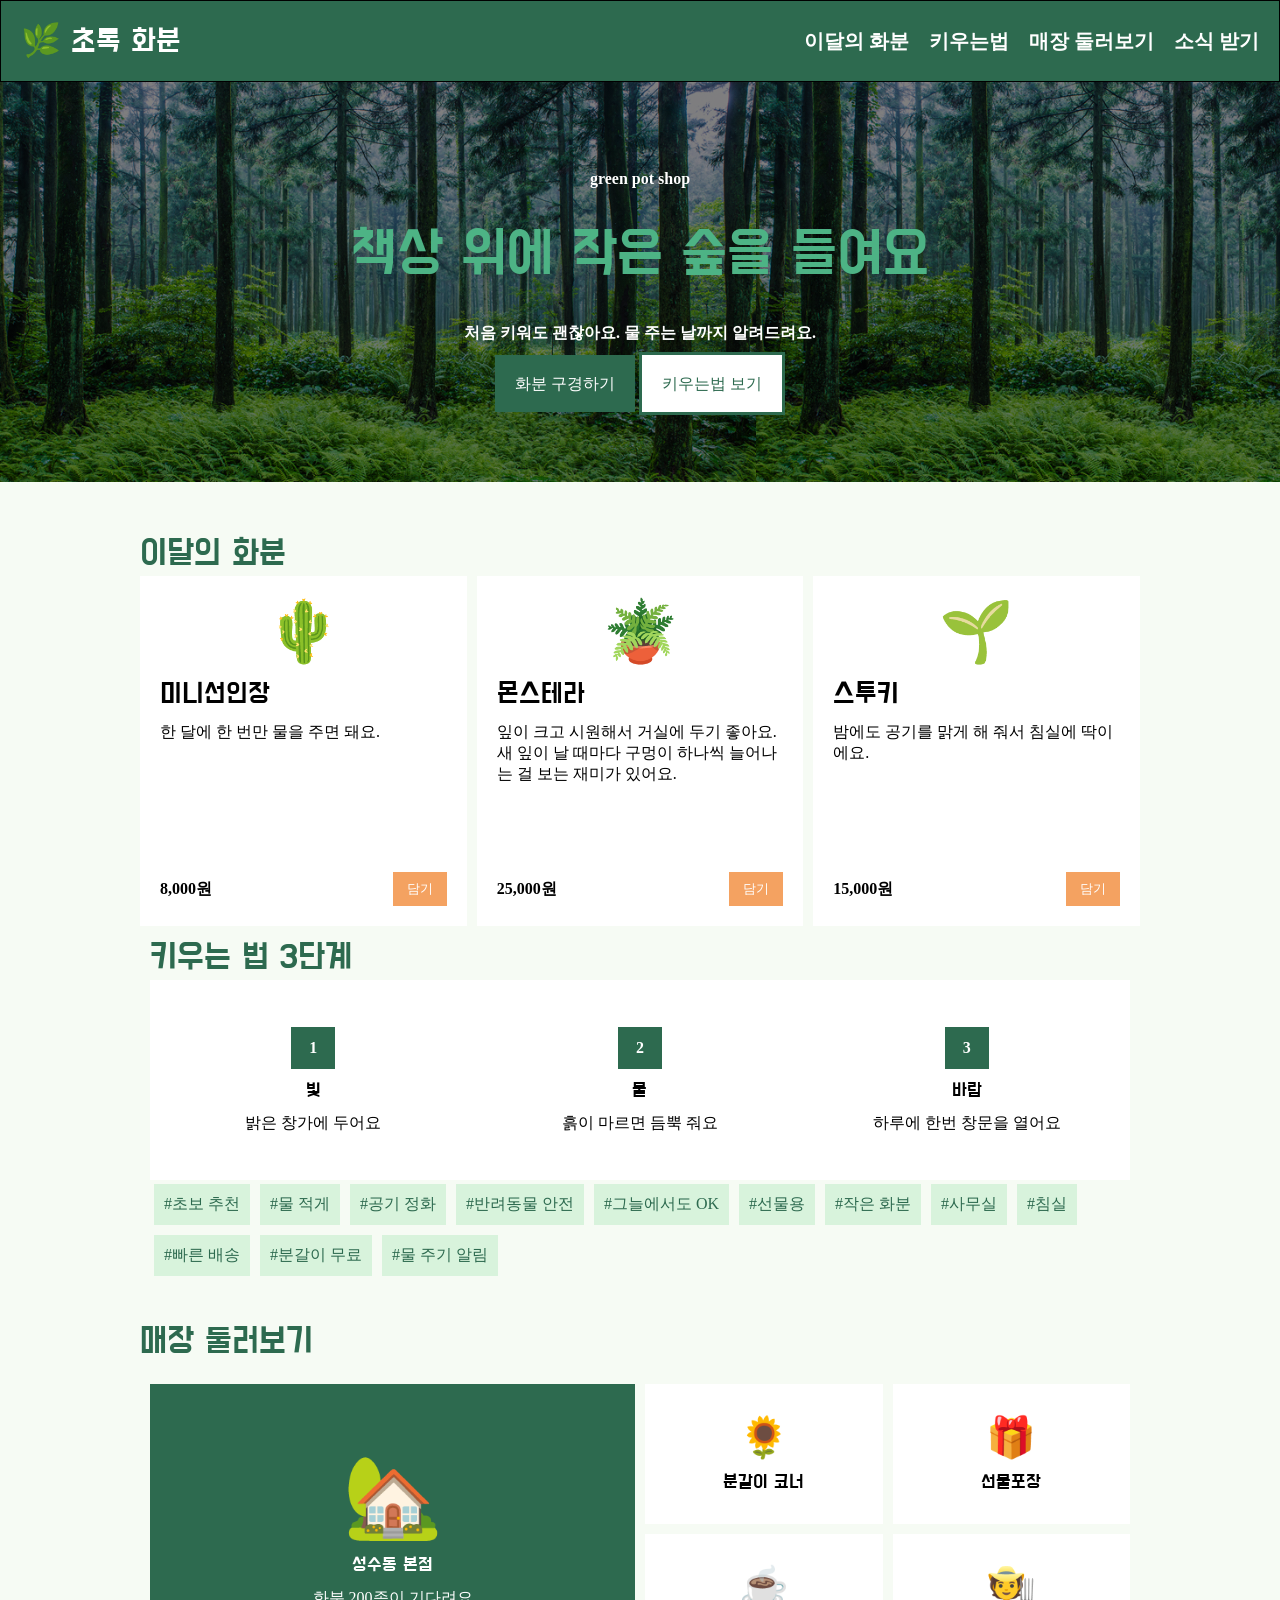
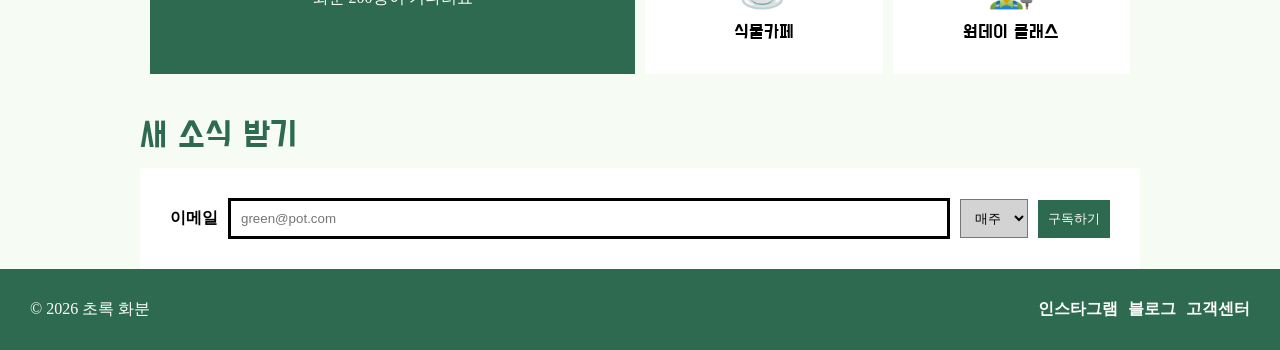
==== flex-plant/index.html @ 3d18c111 "fix: submodules and nested repo structure" ====
<!DOCTYPE html>
<html lang="en">

<head>
  <meta charset="UTF-8">
  <meta name="viewport" content="width=device-width, initial-scale=1.0">
  <link href="https://fonts.googleapis.com/css2?family=Do+Hyeon&amp;family=Noto+Sans+KR:wght@400;700&amp;display=swap" rel="stylesheet">
  <title>Document</title>
  <link rel="stylesheet" href="./css/style.css">
</head>

<body>
  <header>
    <h1 class="logo">🌿 초록 화분</h1>
    <nav>
      <ul class="menu">
        <li><a href="#">이달의 화분</a></li>
        <li><a href="#">키우는법</a></li>
        <li><a href="#">매장 둘러보기</a></li>
        <li><a href="#">소식 받기</a></li>
      </ul>
    </nav>
  </header>
  <main>
    <section class="hero">
      <p class="sub">green pot shop</p>
      <h2>책상 위에 작은 숲을 들여요</h2>
      <p>처음 키워도 괜찮아요. 물 주는 날까지 알려드려요.</p>
      <div class="btn-wrap">
        <a href="#" class="btn">화분 구경하기</a>
        <a href="#" class="btn-line">키우는법 보기</a>
      </div>
    </section>
    <section id="plants">
      <h2>이달의 화분</h2>
      <div class="cards">
        <article class="card">
          <p class="icon">🌵</p>
          <h3>미니선인장</h3>
          <p class=>한 달에 한 번만 물을 주면 돼요.</p>
          <p class="price">
            <strong>8,000원</strong>
            <button>담기</button>
          </p>
        </article>
        <article class="card">
          <p class="icon">🪴</p>
          <h3>몬스테라</h3>
          <p>잎이 크고 시원해서 거실에 두기 좋아요. 새 잎이 날 때마다 구멍이 하나씩 늘어나는 걸 보는 재미가 있어요.</p>
          <p class="price">
            <strong>25,000원</strong>
            <button>담기</button>
          </p>
        </article>
        <article class="card">
          <p class="icon">🌱</p>
          <h3>스투키</h3>
          <p>밤에도 공기를 맑게 해 줘서 침실에 딱이에요.</p>
          <p class="price">
            <strong>15,000원</strong>
            <button>담기</button>
          </p>
        </article>
      </div>
    </section>
    <section id="care">
      <h2>키우는 법 3단계</h2>
      <ol class="step">
        <li>
          <span class="num">1</span>
          <h3>빛</h3>
          <p>밝은 창가에 두어요</p>
        </li>
        <li>
          <span class="num">2</span>
          <h3>물</h3>
          <p>흙이 마르면 듬뿍 줘요</p>
        </li>
        <li>
          <span class="num">3</span>
          <h3>바람</h3>
          <p>하루에 한번 창문을 열어요</p>
        </li>
      </ol>
      <ul class="tags">
        <li>#초보 추천</li>
        <li>#물 적게</li>
        <li>#공기 정화</li>
        <li>#반려동물 안전</li>
        <li>#그늘에서도 OK</li>
        <li>#선물용</li>
        <li>#작은 화분</li>
        <li>#사무실</li>
        <li>#침실</li>
        <li>#빠른 배송</li>
        <li>#분갈이 무료</li>
        <li>#물 주기 알림</li>
      </ul>
    </section>
    <section id="shop">
      <h2>매장 둘러보기</h2>
      <ul class="gallery">
        <li>
          <p class="emoji">
            🏡
          </p>
          <h3>성수동 본점</h3>
          <p>화분 200종이 기다려요</p>
        </li>
        <li>
          <p class="emoji">
            🌻
          </p>
          <h3>분갈이 코너</h3>
        </li>
        <li>
          <p class="emoji">
            🎁
          </p>
          <h3>선물포장</h3>
        </li>
        <li>
          <p class="emoji">
            ☕
          </p>
          <h3>식물카페</h3>
        </li>
        <li>
          <p class="emoji">
            🧑‍🌾
          </p>
          <h3>원데이 클래스</h3>
        </li>
      </ul>
    </section>
    <section id="news">
      <h2>새 소식 받기</h2>
      <form>
        <label for="email">이메일</label>
        <input type="email" name="email" id="email" placeholder="green@pot.com">
        <select name="">
          <option value="weeks">매주</option>
          <option value="monthly">매달</option>
        </select>
        <button type="submit">구독하기</button>
      </form>
    </section>
  </main>
  <footer>
    <p>© 2026 초록 화분</p>
    <ul class="sns">
      <li><a href="#">인스타그램</a></li>
      <li><a href="#">블로그</a></li>
      <li><a href="#">고객센터</a></li>
    </ul>
  </footer>
</body>

</html>
---- flex-plant/css/style.css ----
* {
  margin: 0px;
  padding: 0px;
  box-sizing: border-box;
}

h1,
h2,
h3 {
  font-family: "Do Hyeon", sans-serif;
  font-weight: normal;
}

main {
  background-color: #F6FBF4;
}

#plants,
#care,
#shop,
#news {
  max-width: 1000px;
  margin: auto;
}

a {
  text-decoration: none;
}

ul,
ol {
  list-style: none;
}

header {
  border: 1px solid black;
  background-color: #2D6A4F;
  display: flex;
  align-items: center;
  justify-content: space-between;
  padding: 20px;
}

header .logo {
  color: white;
}

.menu {
  display: flex;
  gap: 20px;
}

.menu li a {
  color: white;
  font-size: 20px;
  font-weight: bold;
}

.hero {
  margin: auto;
  display: flex;
  flex-direction: column;
  align-items: center;
  justify-content: center;
  height: 400px;
  gap: 30px;
  background-image:
    linear-gradient(rgba(0, 0, 0, 0.5), rgba(0, 0, 0, 0.5)),
    url("/flex-plant/img/forest.jpg");
  background-size: contain;
  margin-bottom: 50px;
}

.hero h2 {
  font-size: 60px;
  color: #4db385;
}

.hero p {
  color: white;
  font-weight: bold;
}

.sub {
  color: green;
}

.btn {
  background-color: #2D6A4F;
  padding: 20px;
  color: white;
}

.btn-line {
  background-color: #fff;
  border: 3px solid #2D6A4F;
  padding: 20px;
  color: #2D6A4F;
}

#plants {
  display: flex;
  flex-direction: column;
}

#plants h2 {
  color: #2D6A4F;
  font-size: 35px;
}

.cards {
  display: flex;
  gap: 10px;
}

.card {
  display: flex;
  flex-direction: column;
  flex: 1;
  height: 350px;
  gap: 10px;
  padding: 20px;
  background-color: white;
}

.card h3 {
  font-size: 28px;
}

.card button {
  padding: 8px 14px;
  background-color: #F4A261;
  color: white;
  border: none;
}

.icon {
  font-size: 60px;
  text-align: center;
}

.price {
  display: flex;
  justify-content: space-between;
  align-items: center;
  margin-top: auto;
}

#care {
  padding: 10px;
  margin-bottom: 30px;
}

#care h2 {
  color: #2D6A4F;
  font-size: 35px;
}

.step {
  display: grid;
  grid-template-columns: 1fr 1fr 1fr;
}

.step li {
  height: 200px;
  display: flex;
  flex-direction: column;
  align-items: center;
  justify-content: center;
  gap: 10px;
  background-color: white;
}

.num {
  padding: 12px 18px;
  background-color: #2D6A4F;
  color: white;
  font-weight: bolder;
}

.tags {
  display: flex;
  flex-wrap: wrap;
  gap: 10px;
  padding: 4px;
}

.tags li {
  background-color: #D8F3DC;
  padding: 10px;
  color: #2D6A4F;
  font-size: 16px;
}

#shop h2 {
  color: #2D6A4F;
  font-size: 35px;
  margin-bottom: 10px;
}

#shop ul {
  display: grid;
  grid-template-columns: repeat(4, 1fr);
  grid-template-rows: repeat(2, 140px);
  padding: 10px;
  gap: 10px;
}

#shop ul li {
  background-color: #fff;
  display: flex;
  flex-direction: column;
  justify-content: center;
  align-items: center;
  gap: 10px;
}

#shop ul li:first-child {
  grid-column: 1 / 3;
  grid-row: 1 / 3;
  background-color: #2D6A4F;
  color: white;
}

.emoji {
  font-size: 40px;
}

#shop ul li:first-child .emoji {
  font-size: 80px;
}

#news {
  margin-top: 30px;
}

#news h2 {
  color: #2D6A4F;
  font-size: 35px;
  margin-bottom: 10px;
}

form {
  padding: 30px;
  background-color: #fff;
  font-weight: bold;
  display: flex;
  justify-content: space-between;
  gap: 10px;
  align-items: center;
}

#email {
  flex: 1;
  padding: 10px;
  border: 3px solid black;
}

form select {
  padding: 10px;
  background-color: lightgrey;
}

form button {
  padding: 10px;
  background-color: #2D6A4F;
  color: white;
  border: none;
}

footer {
  display: flex;
  justify-content: space-between;
  background-color: #2D6A4F;
  padding: 30px;
}

footer p {
  color: white;
}

.sns {
  display: flex;
  gap: 10px;
}

.sns li a {
  color: white;
  font-weight: bold;
  font-size: 16px;
}
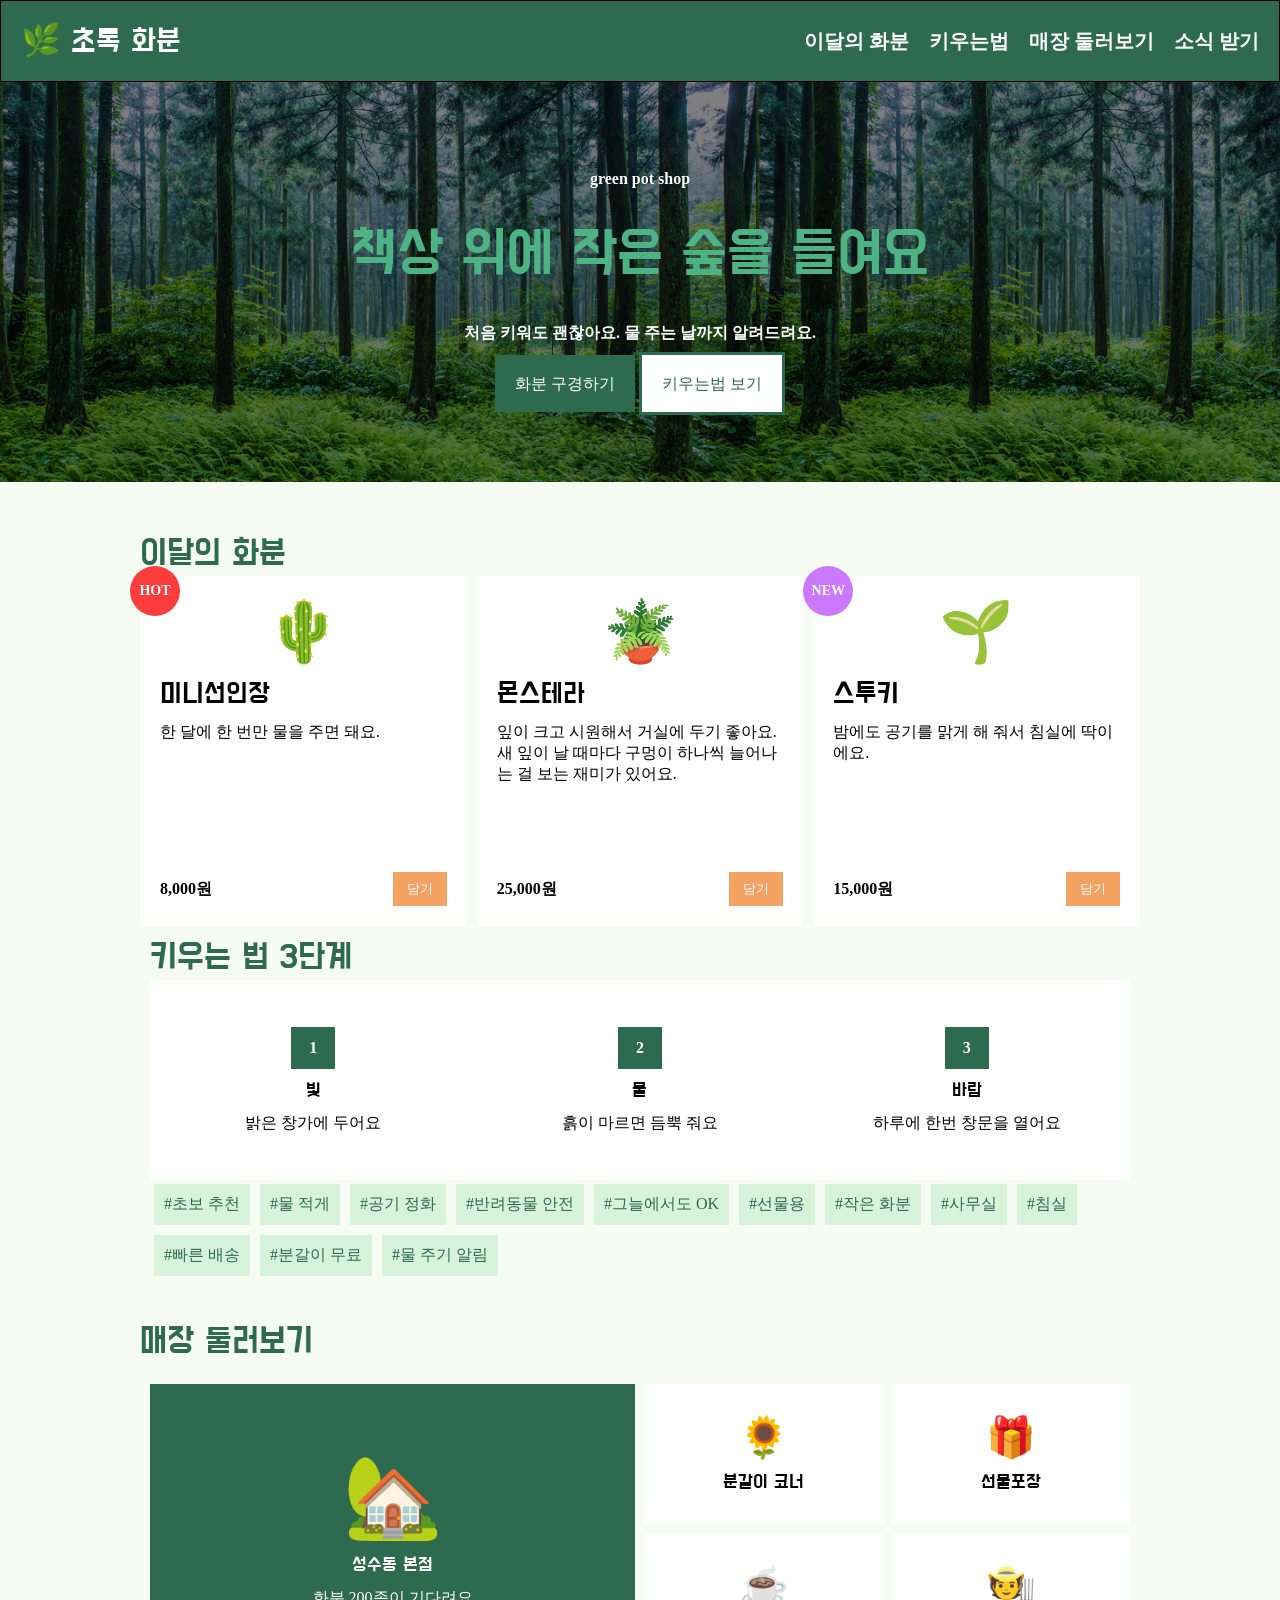
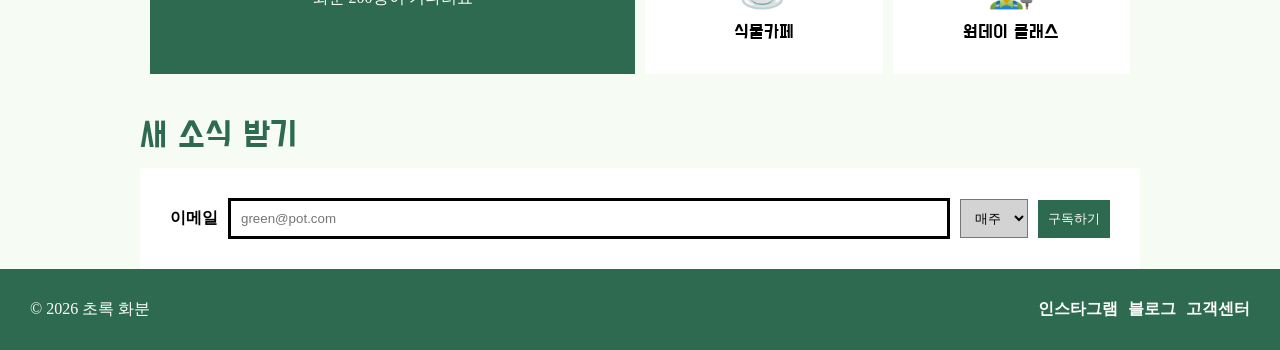
==== commit 31bdfd27: "Added position" ====
--- a/flex-plant/index.html
+++ b/flex-plant/index.html
@@ -35,6 +35,7 @@
       <h2>이달의 화분</h2>
       <div class="cards">
         <article class="card">
+          <p class="hot">HOT</p>
           <p class="icon">🌵</p>
           <h3>미니선인장</h3>
           <p class=>한 달에 한 번만 물을 주면 돼요.</p>
@@ -53,6 +54,7 @@
           </p>
         </article>
         <article class="card">
+          <p class="new">NEW</p>
           <p class="icon">🌱</p>
           <h3>스투키</h3>
           <p>밤에도 공기를 맑게 해 줘서 침실에 딱이에요.</p>
@@ -154,6 +156,7 @@
       <li><a href="#">고객센터</a></li>
     </ul>
   </footer>
+  <p class="top">🔝</p>
 </body>
 
 </html>
--- a/flex-plant/css/style.css
+++ b/flex-plant/css/style.css
@@ -39,6 +39,9 @@
   align-items: center;
   justify-content: space-between;
   padding: 20px;
+  position: sticky;
+  top: 0;
+  z-index: 1;
 }
 
 header .logo {
@@ -113,7 +116,40 @@
   gap: 10px;
 }
 
+.hot {
+  position: absolute;
+  display: flex;
+  color: white;
+  background-color: rgb(255, 60, 60);
+  width: 50px;
+  height: 50px;
+  top: -10px;
+  left: -10px;
+  justify-content: center;
+  align-items: center;
+  border-radius: 50px;
+  font-weight: bold;
+  font-size: 14px;
+}
+
+.new {
+  position: absolute;
+  display: flex;
+  color: white;
+  background-color: rgb(201, 120, 255);
+  width: 50px;
+  height: 50px;
+  top: -10px;
+  left: -10px;
+  justify-content: center;
+  align-items: center;
+  border-radius: 50px;
+  font-weight: bold;
+  font-size: 14px;
+}
+
 .card {
+  position: relative;
   display: flex;
   flex-direction: column;
   flex: 1;
@@ -288,4 +324,11 @@
   color: white;
   font-weight: bold;
   font-size: 16px;
+}
+
+.top {
+  position: fixed;
+  left: calc(50% + 650px);
+  top: calc(50% + 300px);
+  font-size: 50px;
 }
